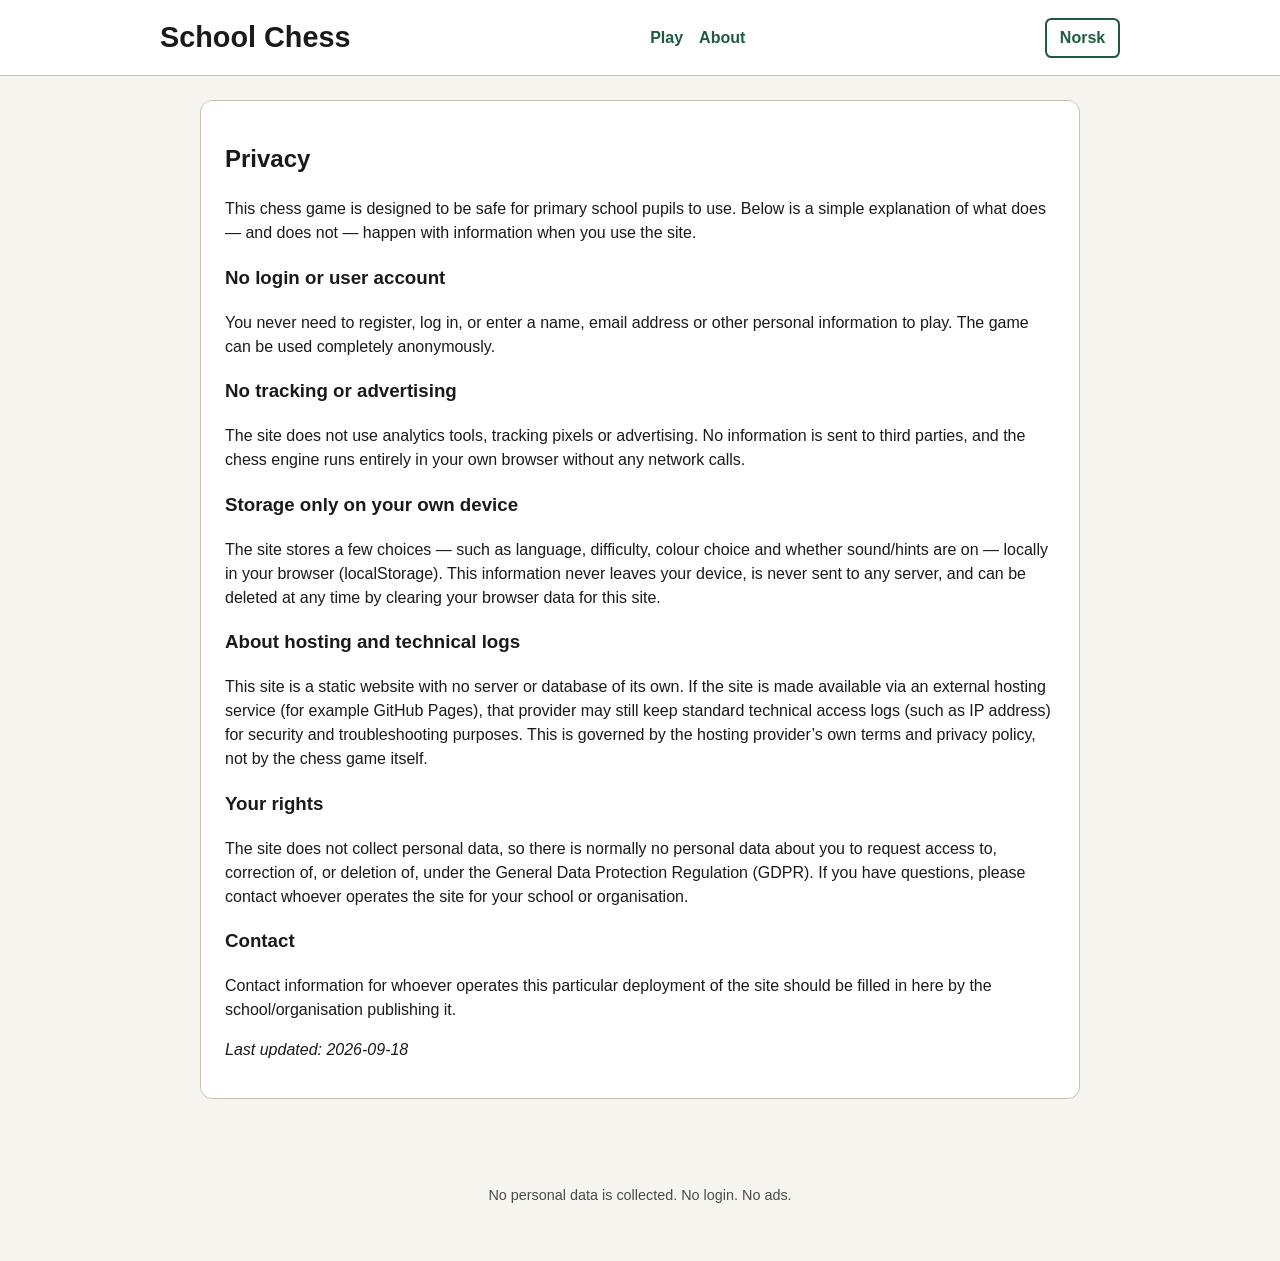
==== personvern.html @ a6c77d14 "Add privacy-first, accessible chess game for primary school Static HTML/CSS/JS site with no login, n" ====
<!DOCTYPE html>
<html lang="nb">
<head>
  <meta charset="UTF-8" />
  <meta name="viewport" content="width=device-width, initial-scale=1" />
  <title data-i18n="privacy.heading">Personvern</title>
  <meta name="description" content="Personvernerklæring for Sjakk for skolen." />
  <link rel="icon" href="data:image/svg+xml,%3Csvg xmlns='http://www.w3.org/2000/svg' viewBox='0 0 100 100'%3E%3Ctext y='.9em' font-size='90'%3E%E2%99%9E%3C/text%3E%3C/svg%3E" />
  <link rel="stylesheet" href="css/style.css" />
</head>
<body>
  <a class="skip-link" href="#privacy-content" data-i18n="skip.link">Hopp til innhold</a>

  <header class="site-header">
    <div class="site-header-inner">
      <div>
        <h1 data-i18n="site.title">Sjakk for skolen</h1>
      </div>
      <nav aria-label="Hovedmeny">
        <ul>
          <li><a href="index.html" data-i18n="nav.play">Spill</a></li>
          <li><a href="index.html#about-section" data-i18n="nav.about">Om spillet</a></li>
        </ul>
      </nav>
      <button id="lang-toggle" type="button" class="lang-toggle" aria-label="Change language / Bytt språk">English</button>
    </div>
  </header>

  <main id="privacy-content">
    <section class="about-section">
      <h2 data-i18n="privacy.heading">Personvern</h2>
      <p data-i18n="privacy.intro">
        Dette sjakkspillet er laget for å være trygt å bruke for barneskoleelever. Under forklarer vi enkelt hva som
        skjer – og ikke skjer – med informasjon når du bruker siden.
      </p>

      <h3 data-i18n="privacy.noAccount.title">Ingen innlogging eller brukerkonto</h3>
      <p data-i18n="privacy.noAccount.text">
        Du trenger aldri å registrere deg, logge inn, eller skrive inn navn, e-post eller andre personopplysninger for
        å spille. Spillet kan brukes helt anonymt.
      </p>

      <h3 data-i18n="privacy.noTracking.title">Ingen sporing eller reklame</h3>
      <p data-i18n="privacy.noTracking.text">
        Siden bruker ikke analyseverktøy, sporingspiksler eller reklame. Det sendes ingen informasjon til
        tredjeparter, og sjakkmotoren kjører helt i din egen nettleser uten nettverkskall.
      </p>

      <h3 data-i18n="privacy.localStorage.title">Lagring kun på din egen enhet</h3>
      <p data-i18n="privacy.localStorage.text">
        Siden lagrer noen få valg – som språk, vanskelighetsgrad, fargevalg og om lyd/hint er på – lokalt i
        nettleseren din (localStorage). Denne informasjonen forlater aldri enheten din, sendes ikke til noen server,
        og kan slettes når du vil ved å tømme nettleserdata for denne siden.
      </p>

      <h3 data-i18n="privacy.hosting.title">Om hosting og tekniske logger</h3>
      <p data-i18n="privacy.hosting.text">
        Denne siden er en statisk nettside uten egen server eller database. Hvis siden gjøres tilgjengelig via en
        ekstern hostingtjeneste (for eksempel GitHub Pages), kan leverandøren likevel føre standard tekniske
        tilgangslogger (som IP-adresse) av sikkerhets- og feilsøkingshensyn. Dette styres av hostingleverandørens
        egne vilkår og personvernerklæring, ikke av selve sjakkspillet.
      </p>

      <h3 data-i18n="privacy.rights.title">Dine rettigheter</h3>
      <p data-i18n="privacy.rights.text">
        Siden samler ikke inn personopplysninger, og det finnes derfor normalt ingen personopplysninger om deg å be
        om innsyn i, retting av eller sletting av, i tråd med personvernforordningen (GDPR). Har du spørsmål, kan du
        kontakte den som drifter siden for din skole eller organisasjon.
      </p>

      <h3 data-i18n="privacy.contact.title">Kontakt</h3>
      <p data-i18n="privacy.contact.text">
        Kontaktinformasjon for den som drifter denne konkrete versjonen av siden bør fylles inn her av
        skolen/organisasjonen som publiserer den.
      </p>

      <p><em><span data-i18n="privacy.updated">Sist oppdatert:</span> 2026-09-18</em></p>
    </section>
  </main>

  <footer class="site-footer">
    <p data-i18n="footer.noData">Ingen personopplysninger samles inn. Ingen innlogging. Ingen reklame.</p>
  </footer>

  <script type="module" src="js/page-i18n.js"></script>
</body>
</html>
---- css/style.css ----
:root {
  --color-bg: #f7f5f0;
  --color-surface: #ffffff;
  --color-text: #1a1a1a;
  --color-muted: #4a4a4a;
  --color-accent: #1f5c3f;
  --color-accent-contrast: #ffffff;
  --color-border: #c9c2b4;
  --square-light: #eef0e4;
  --square-dark: #4f6a52;
  --square-selected: #ffd966;
  --square-legal: #9fd6ff;
  --square-capture: #ff9e80;
  --square-last-move: #fff3b0;
  --square-check: #ff5252;
  --focus-ring: #0b5fff;
}

@media (prefers-color-scheme: dark) {
  :root {
    --color-bg: #14171a;
    --color-surface: #1f2327;
    --color-text: #f0f0f0;
    --color-muted: #c7c7c7;
    --color-accent: #57c785;
    --color-accent-contrast: #0b1210;
    --color-border: #3a3f44;
    --square-light: #3a3f44;
    --square-dark: #23272b;
    --square-selected: #d4a600;
    --square-legal: #3f7fae;
    --square-capture: #b1502f;
    --square-last-move: #7a6a1f;
    --square-check: #c62828;
    --focus-ring: #7fb2ff;
  }
}

* {
  box-sizing: border-box;
}

html,
body {
  margin: 0;
  padding: 0;
}

body {
  background: var(--color-bg);
  color: var(--color-text);
  font-family: "Segoe UI", Verdana, Arial, sans-serif;
  font-size: 1rem;
  line-height: 1.5;
}

a {
  color: var(--color-accent);
}

.skip-link {
  position: absolute;
  left: -999px;
  top: 0;
  background: var(--color-accent);
  color: var(--color-accent-contrast);
  padding: 0.75rem 1rem;
  z-index: 100;
  border-radius: 0 0 0.5rem 0;
}

.skip-link:focus {
  left: 0;
}

.site-header {
  background: var(--color-surface);
  border-bottom: 1px solid var(--color-border);
  padding: 1rem clamp(1rem, 4vw, 2.5rem);
}

.site-header-inner {
  display: flex;
  flex-wrap: wrap;
  align-items: center;
  justify-content: space-between;
  gap: 1rem;
  max-width: 60rem;
  margin: 0 auto;
}

.site-header h1 {
  margin: 0;
  font-size: clamp(1.3rem, 3vw, 1.8rem);
}

.tagline {
  margin: 0.15rem 0 0;
  color: var(--color-muted);
  font-size: 0.95rem;
}

.site-header nav ul {
  list-style: none;
  display: flex;
  gap: 1rem;
  margin: 0;
  padding: 0;
  flex-wrap: wrap;
}

.site-header nav a {
  text-decoration: none;
  font-weight: 600;
}

.site-header nav a:hover,
.site-header nav a:focus {
  text-decoration: underline;
}

.lang-toggle {
  background: transparent;
  border: 2px solid var(--color-accent);
  color: var(--color-accent);
  border-radius: 0.4rem;
  padding: 0.4rem 0.8rem;
  font-weight: 600;
  cursor: pointer;
}

main {
  max-width: 60rem;
  margin: 0 auto;
  padding: 1.5rem clamp(1rem, 4vw, 2.5rem) 3rem;
  display: flex;
  flex-direction: column;
  gap: 2rem;
}

.controls-panel {
  background: var(--color-surface);
  border: 1px solid var(--color-border);
  border-radius: 0.75rem;
  padding: 1rem 1.25rem;
  display: flex;
  flex-wrap: wrap;
  gap: 1.25rem;
  align-items: flex-end;
}

.control-group {
  display: flex;
  flex-direction: column;
  gap: 0.35rem;
}

.control-group.buttons,
.control-group.checkboxes {
  flex-direction: row;
  align-items: center;
  gap: 1rem;
  flex-wrap: wrap;
}

.control-group label {
  font-weight: 600;
  font-size: 0.9rem;
}

.checkbox-label {
  display: flex;
  align-items: center;
  gap: 0.4rem;
  font-weight: 500;
  font-size: 0.95rem;
}

select,
button {
  font-size: 1rem;
  padding: 0.5rem 0.7rem;
  border-radius: 0.5rem;
  border: 1px solid var(--color-border);
  background: var(--color-bg);
  color: var(--color-text);
  min-height: 2.5rem;
}

button {
  cursor: pointer;
}

.primary-btn {
  background: var(--color-accent);
  color: var(--color-accent-contrast);
  border-color: var(--color-accent);
  font-weight: 700;
}

button:hover {
  filter: brightness(1.05);
}

:focus-visible {
  outline: 3px solid var(--focus-ring);
  outline-offset: 2px;
}

.board-section {
  display: flex;
  flex-direction: column;
  align-items: center;
  gap: 0.75rem;
}

.chess-board {
  display: flex;
  flex-direction: column;
  border: 3px solid var(--color-accent);
  border-radius: 0.5rem;
  overflow: hidden;
  width: min(90vw, 34rem);
  aspect-ratio: 1 / 1;
}

.board-row {
  display: flex;
  flex: 1;
}

.square {
  flex: 1;
  aspect-ratio: 1 / 1;
  border: none;
  display: flex;
  align-items: center;
  justify-content: center;
  font-size: clamp(1.4rem, 4.5vw, 2.6rem);
  position: relative;
  padding: 0;
}

.square.light {
  background: var(--square-light);
  color: var(--color-text);
}

.square.dark {
  background: var(--square-dark);
  color: var(--color-text);
}

.square.selected {
  background: var(--square-selected) !important;
}

.square.last-move {
  background: var(--square-last-move) !important;
}

.square.in-check {
  background: var(--square-check) !important;
  color: #fff;
}

.square.legal-target::after {
  content: "";
  position: absolute;
  width: 30%;
  height: 30%;
  border-radius: 50%;
  background: var(--square-legal);
  opacity: 0.85;
}

.square.legal-target.capture-target::after {
  width: 80%;
  height: 80%;
  border-radius: 50%;
  background: transparent;
  border: 0.35rem solid var(--square-capture);
}

.piece-glyph {
  position: relative;
  z-index: 1;
  pointer-events: none;
}

.live-status {
  min-height: 1.5rem;
  text-align: center;
  font-weight: 600;
  max-width: 34rem;
}

#alert-live {
  color: var(--color-accent);
}

.about-section {
  background: var(--color-surface);
  border: 1px solid var(--color-border);
  border-radius: 0.75rem;
  padding: 1.25rem 1.5rem;
}

dialog {
  border-radius: 0.75rem;
  border: 1px solid var(--color-border);
  padding: 1.5rem;
  background: var(--color-surface);
  color: var(--color-text);
}

dialog::backdrop {
  background: rgba(0, 0, 0, 0.5);
}

.promotion-options {
  display: flex;
  gap: 0.75rem;
  flex-wrap: wrap;
  margin-top: 1rem;
}

.promotion-choice {
  font-size: 1.1rem;
  padding: 0.6rem 1rem;
}

.site-footer {
  text-align: center;
  padding: 1.5rem 1rem 2.5rem;
  color: var(--color-muted);
  font-size: 0.9rem;
}

@media (prefers-reduced-motion: reduce) {
  * {
    transition: none !important;
    animation: none !important;
  }
}
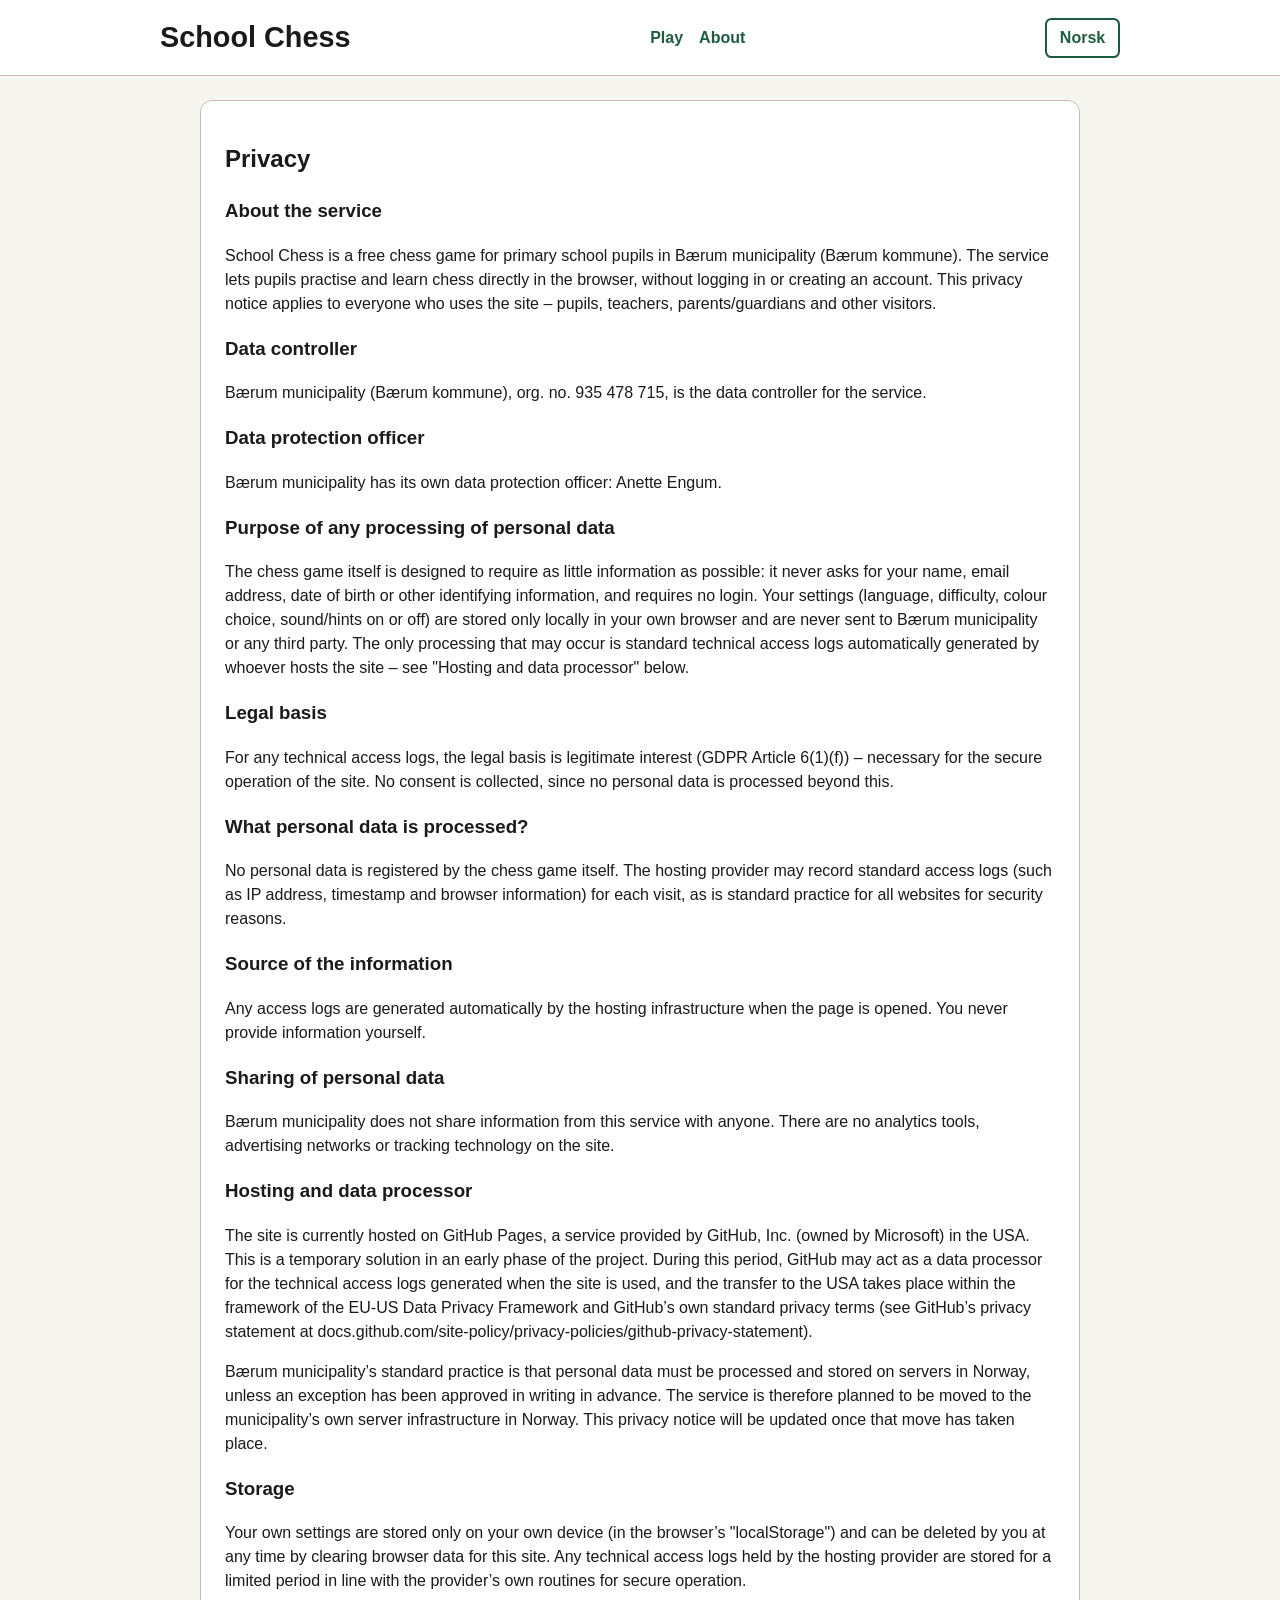
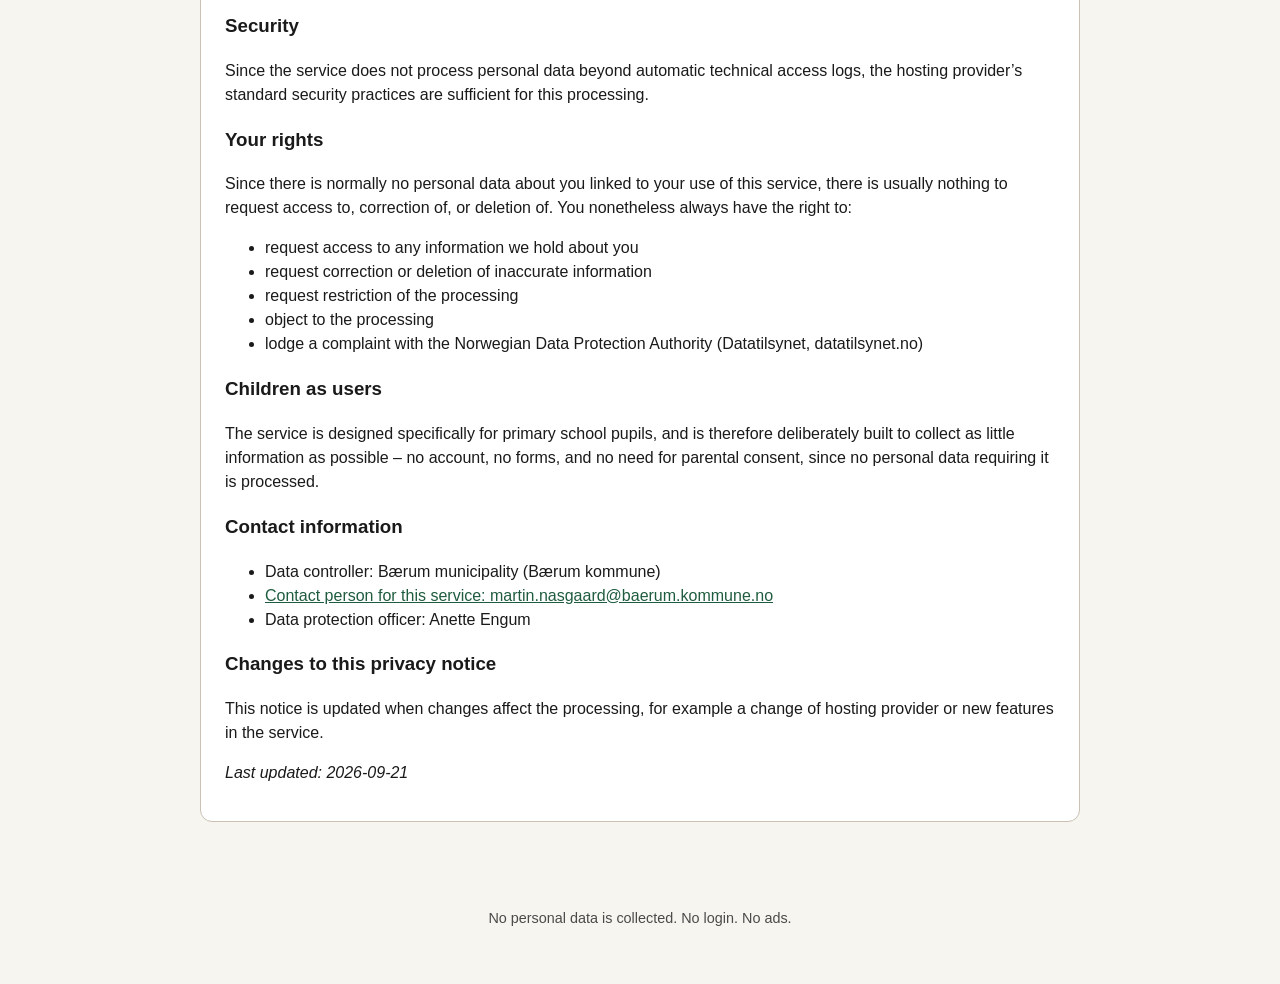
==== commit 19b3d80a: "Write a full GDPR-compliant privacy notice for Bærum kommune Replaces the placeholder privacy page w" ====
--- a/personvern.html
+++ b/personvern.html
@@ -29,52 +29,116 @@
   <main id="privacy-content">
     <section class="about-section">
       <h2 data-i18n="privacy.heading">Personvern</h2>
-      <p data-i18n="privacy.intro">
-        Dette sjakkspillet er laget for å være trygt å bruke for barneskoleelever. Under forklarer vi enkelt hva som
-        skjer – og ikke skjer – med informasjon når du bruker siden.
+
+      <h3 data-i18n="privacy.about.title">Kort om tjenesten</h3>
+      <p data-i18n="privacy.about.text">
+        Sjakk for skolen er et gratis sjakkspill for barneskoleelever i Bærum kommune. Tjenesten er laget for at
+        elever skal kunne øve på og lære sjakk direkte i nettleseren, uten innlogging eller brukerkonto. Denne
+        personvernerklæringen gjelder for alle som bruker nettsiden – elever, lærere, foresatte og andre besøkende.
       </p>
 
-      <h3 data-i18n="privacy.noAccount.title">Ingen innlogging eller brukerkonto</h3>
-      <p data-i18n="privacy.noAccount.text">
-        Du trenger aldri å registrere deg, logge inn, eller skrive inn navn, e-post eller andre personopplysninger for
-        å spille. Spillet kan brukes helt anonymt.
+      <h3 data-i18n="privacy.controller.title">Behandlingsansvarlig</h3>
+      <p data-i18n="privacy.controller.text">Bærum kommune (org.nr. 935 478 715) er behandlingsansvarlig for tjenesten.</p>
+
+      <h3 data-i18n="privacy.dpo.title">Personvernombud</h3>
+      <p data-i18n="privacy.dpo.text">Bærum kommune har eget personvernombud: Anette Engum.</p>
+
+      <h3 data-i18n="privacy.purpose.title">Formål med eventuell behandling av personopplysninger</h3>
+      <p data-i18n="privacy.purpose.text">
+        Selve sjakkspillet er laget for å kreve minst mulig informasjon: det ber deg aldri om navn, e-postadresse,
+        fødselsdato eller annen identifiserende informasjon, og krever ingen innlogging. Innstillingene dine (språk,
+        vanskelighetsgrad, fargevalg, av/på for lyd og hint) lagres kun lokalt i din egen nettleser og sendes aldri
+        til Bærum kommune eller noen tredjepart. Den eneste behandlingen som kan forekomme, er standard tekniske
+        tilgangslogger som genereres automatisk av den som drifter nettsiden – se «Hosting og databehandler» under.
       </p>
 
-      <h3 data-i18n="privacy.noTracking.title">Ingen sporing eller reklame</h3>
-      <p data-i18n="privacy.noTracking.text">
-        Siden bruker ikke analyseverktøy, sporingspiksler eller reklame. Det sendes ingen informasjon til
-        tredjeparter, og sjakkmotoren kjører helt i din egen nettleser uten nettverkskall.
+      <h3 data-i18n="privacy.legalBasis.title">Rettslig grunnlag</h3>
+      <p data-i18n="privacy.legalBasis.text">
+        For eventuelle tekniske tilgangslogger er det rettslige grunnlaget berettiget interesse (personvernforordningen
+        artikkel 6 nr. 1 bokstav f) – nødvendig for sikker drift av nettsiden. Det innhentes ikke samtykke, siden det
+        ikke behandles personopplysninger utover dette.
       </p>
 
-      <h3 data-i18n="privacy.localStorage.title">Lagring kun på din egen enhet</h3>
-      <p data-i18n="privacy.localStorage.text">
-        Siden lagrer noen få valg – som språk, vanskelighetsgrad, fargevalg og om lyd/hint er på – lokalt i
-        nettleseren din (localStorage). Denne informasjonen forlater aldri enheten din, sendes ikke til noen server,
-        og kan slettes når du vil ved å tømme nettleserdata for denne siden.
+      <h3 data-i18n="privacy.dataTypes.title">Hvilke personopplysninger behandles?</h3>
+      <p data-i18n="privacy.dataTypes.text">
+        Ingen personopplysninger registreres av selve sjakkspillet. Driftsleverandøren av nettsiden kan registrere
+        standard tilgangslogger (som IP-adresse, tidspunkt og nettleserinformasjon) ved besøk, slik det er vanlig for
+        alle nettsteder av sikkerhetshensyn.
       </p>
 
-      <h3 data-i18n="privacy.hosting.title">Om hosting og tekniske logger</h3>
+      <h3 data-i18n="privacy.dataSource.title">Kilde til opplysningene</h3>
+      <p data-i18n="privacy.dataSource.text">
+        Eventuelle tilgangslogger genereres automatisk av driftsinfrastrukturen når siden åpnes. Du oppgir aldri
+        opplysninger selv.
+      </p>
+
+      <h3 data-i18n="privacy.sharing.title">Deling av personopplysninger</h3>
+      <p data-i18n="privacy.sharing.text">
+        Bærum kommune deler ikke opplysninger fra denne tjenesten med noen. Det finnes ingen analyseverktøy,
+        reklamenettverk eller sporingsteknologi på siden.
+      </p>
+
+      <h3 data-i18n="privacy.hosting.title">Hosting og databehandler</h3>
       <p data-i18n="privacy.hosting.text">
-        Denne siden er en statisk nettside uten egen server eller database. Hvis siden gjøres tilgjengelig via en
-        ekstern hostingtjeneste (for eksempel GitHub Pages), kan leverandøren likevel føre standard tekniske
-        tilgangslogger (som IP-adresse) av sikkerhets- og feilsøkingshensyn. Dette styres av hostingleverandørens
-        egne vilkår og personvernerklæring, ikke av selve sjakkspillet.
+        Per i dag hostes nettsiden på GitHub Pages, en tjeneste levert av GitHub, Inc. (eid av Microsoft) i USA. Dette
+        er en midlertidig løsning i en tidlig fase av prosjektet. GitHub kan i denne perioden opptre som databehandler
+        for de tekniske tilgangsloggene som genereres ved bruk av siden, og overføringen til USA skjer innenfor
+        rammene av EU-US Data Privacy Framework og GitHubs egne standard personvernbestemmelser (se GitHubs
+        personvernerklæring på docs.github.com/site-policy/privacy-policies/github-privacy-statement).
+      </p>
+      <p data-i18n="privacy.hosting.textPlan">
+        Bærum kommune har som fast praksis at personopplysninger skal behandles og lagres på servere i Norge, med
+        mindre unntak er skriftlig godkjent på forhånd. Det er derfor planlagt å flytte tjenesten til kommunens egen
+        serverinfrastruktur i Norge. Denne personvernerklæringen oppdateres når flyttingen er gjennomført.
+      </p>
+
+      <h3 data-i18n="privacy.storage.title">Lagring</h3>
+      <p data-i18n="privacy.storage.text">
+        Dine egne innstillinger lagres kun på din egen enhet (i nettleserens «localStorage») og kan slettes av deg
+        når som helst ved å tømme nettleserdata for denne siden. Eventuelle tekniske tilgangslogger hos
+        driftsleverandøren lagres i en begrenset periode i tråd med leverandørens egne rutiner for sikker drift.
+      </p>
+
+      <h3 data-i18n="privacy.security.title">Sikkerhet</h3>
+      <p data-i18n="privacy.security.text">
+        Ettersom tjenesten ikke behandler personopplysninger utover automatiske tekniske tilgangslogger, er standard
+        sikkerhetspraksis hos driftsleverandøren tilstrekkelig for denne behandlingen.
       </p>
 
       <h3 data-i18n="privacy.rights.title">Dine rettigheter</h3>
       <p data-i18n="privacy.rights.text">
-        Siden samler ikke inn personopplysninger, og det finnes derfor normalt ingen personopplysninger om deg å be
-        om innsyn i, retting av eller sletting av, i tråd med personvernforordningen (GDPR). Har du spørsmål, kan du
-        kontakte den som drifter siden for din skole eller organisasjon.
+        Siden det normalt ikke finnes personopplysninger om deg knyttet til bruk av denne tjenesten, er det vanligvis
+        ingenting å be om innsyn i, retting av eller sletting av. Du har uansett alltid rett til å:
+      </p>
+      <ul>
+        <li data-i18n="privacy.rights.item1">be om innsyn i eventuelle opplysninger vi har om deg</li>
+        <li data-i18n="privacy.rights.item2">be om retting eller sletting av uriktige opplysninger</li>
+        <li data-i18n="privacy.rights.item3">be om begrensning av behandlingen</li>
+        <li data-i18n="privacy.rights.item4">protestere på behandlingen</li>
+        <li data-i18n="privacy.rights.item5">klage til Datatilsynet (datatilsynet.no)</li>
+      </ul>
+
+      <h3 data-i18n="privacy.children.title">Barn som brukere</h3>
+      <p data-i18n="privacy.children.text">
+        Tjenesten er laget spesielt for barneskoleelever, og er derfor bevisst utformet for å samle inn færrest mulig
+        opplysninger – ingen konto, ingen skjema, og ingen behov for samtykke fra foresatte, siden det ikke behandles
+        personopplysninger som krever det.
       </p>
 
-      <h3 data-i18n="privacy.contact.title">Kontakt</h3>
-      <p data-i18n="privacy.contact.text">
-        Kontaktinformasjon for den som drifter denne konkrete versjonen av siden bør fylles inn her av
-        skolen/organisasjonen som publiserer den.
+      <h3 data-i18n="privacy.contact.title">Kontaktinformasjon</h3>
+      <ul>
+        <li data-i18n="privacy.contact.item1">Behandlingsansvarlig: Bærum kommune</li>
+        <li><a href="mailto:martin.nasgaard@baerum.kommune.no" data-i18n="privacy.contact.item2">Kontaktperson for denne tjenesten: martin.nasgaard@baerum.kommune.no</a></li>
+        <li data-i18n="privacy.contact.item3">Personvernombud: Anette Engum</li>
+      </ul>
+
+      <h3 data-i18n="privacy.changes.title">Endringer i personvernerklæringen</h3>
+      <p data-i18n="privacy.changes.text">
+        Denne erklæringen oppdateres ved endringer som påvirker behandlingen, for eksempel bytte av driftsleverandør
+        eller nye funksjoner i tjenesten.
       </p>
 
-      <p><em><span data-i18n="privacy.updated">Sist oppdatert:</span> 2026-09-18</em></p>
+      <p><em><span data-i18n="privacy.updated">Sist oppdatert:</span> 2026-09-21</em></p>
     </section>
   </main>
 
--- a/css/style.css
+++ b/css/style.css
@@ -6,12 +6,13 @@
   --color-accent: #1f5c3f;
   --color-accent-contrast: #ffffff;
   --color-border: #c9c2b4;
-  --square-light: #eef0e4;
-  --square-dark: #4f6a52;
+  --square-light: #f5f5f0;
+  --square-dark: #202020;
+  --square-light-text: #202020;
+  --square-dark-text: #f5f5f0;
   --square-selected: #ffd966;
-  --square-legal: #9fd6ff;
+  --square-legal: #4a90d9;
   --square-capture: #ff9e80;
-  --square-last-move: #fff3b0;
   --square-check: #ff5252;
   --focus-ring: #0b5fff;
 }
@@ -25,12 +26,8 @@
     --color-accent: #57c785;
     --color-accent-contrast: #0b1210;
     --color-border: #3a3f44;
-    --square-light: #3a3f44;
-    --square-dark: #23272b;
-    --square-selected: #d4a600;
     --square-legal: #3f7fae;
     --square-capture: #b1502f;
-    --square-last-move: #7a6a1f;
     --square-check: #c62828;
     --focus-ring: #7fb2ff;
   }
@@ -217,8 +214,9 @@
 .chess-board {
   display: flex;
   flex-direction: column;
+  position: relative;
   border: 3px solid var(--color-accent);
-  border-radius: 0.5rem;
+  border-radius: 0;
   overflow: hidden;
   width: min(90vw, 34rem);
   aspect-ratio: 1 / 1;
@@ -232,31 +230,37 @@
 .square {
   flex: 1;
   aspect-ratio: 1 / 1;
+  appearance: none;
+  -webkit-appearance: none;
   border: none;
+  border-radius: 0;
+  margin: 0;
   display: flex;
   align-items: center;
   justify-content: center;
-  font-size: clamp(1.4rem, 4.5vw, 2.6rem);
+  font-size: clamp(2rem, 7vw, 3.6rem);
+  line-height: 1;
   position: relative;
   padding: 0;
 }
 
 .square.light {
   background: var(--square-light);
-  color: var(--color-text);
+  color: var(--square-light-text);
 }
 
 .square.dark {
   background: var(--square-dark);
-  color: var(--color-text);
+  color: var(--square-dark-text);
 }
 
 .square.selected {
   background: var(--square-selected) !important;
+  color: #202020 !important;
 }
 
 .square.last-move {
-  background: var(--square-last-move) !important;
+  box-shadow: inset 0 0 0 999px rgba(255, 214, 102, 0.25);
 }
 
 .square.in-check {
@@ -288,6 +292,20 @@
   pointer-events: none;
 }
 
+.piece-ghost {
+  position: absolute;
+  top: 0;
+  left: 0;
+  display: flex;
+  align-items: center;
+  justify-content: center;
+  line-height: 1;
+  pointer-events: none;
+  z-index: 5;
+  will-change: transform;
+  transition: transform 0.22s ease-in-out;
+}
+
 .live-status {
   min-height: 1.5rem;
   text-align: center;
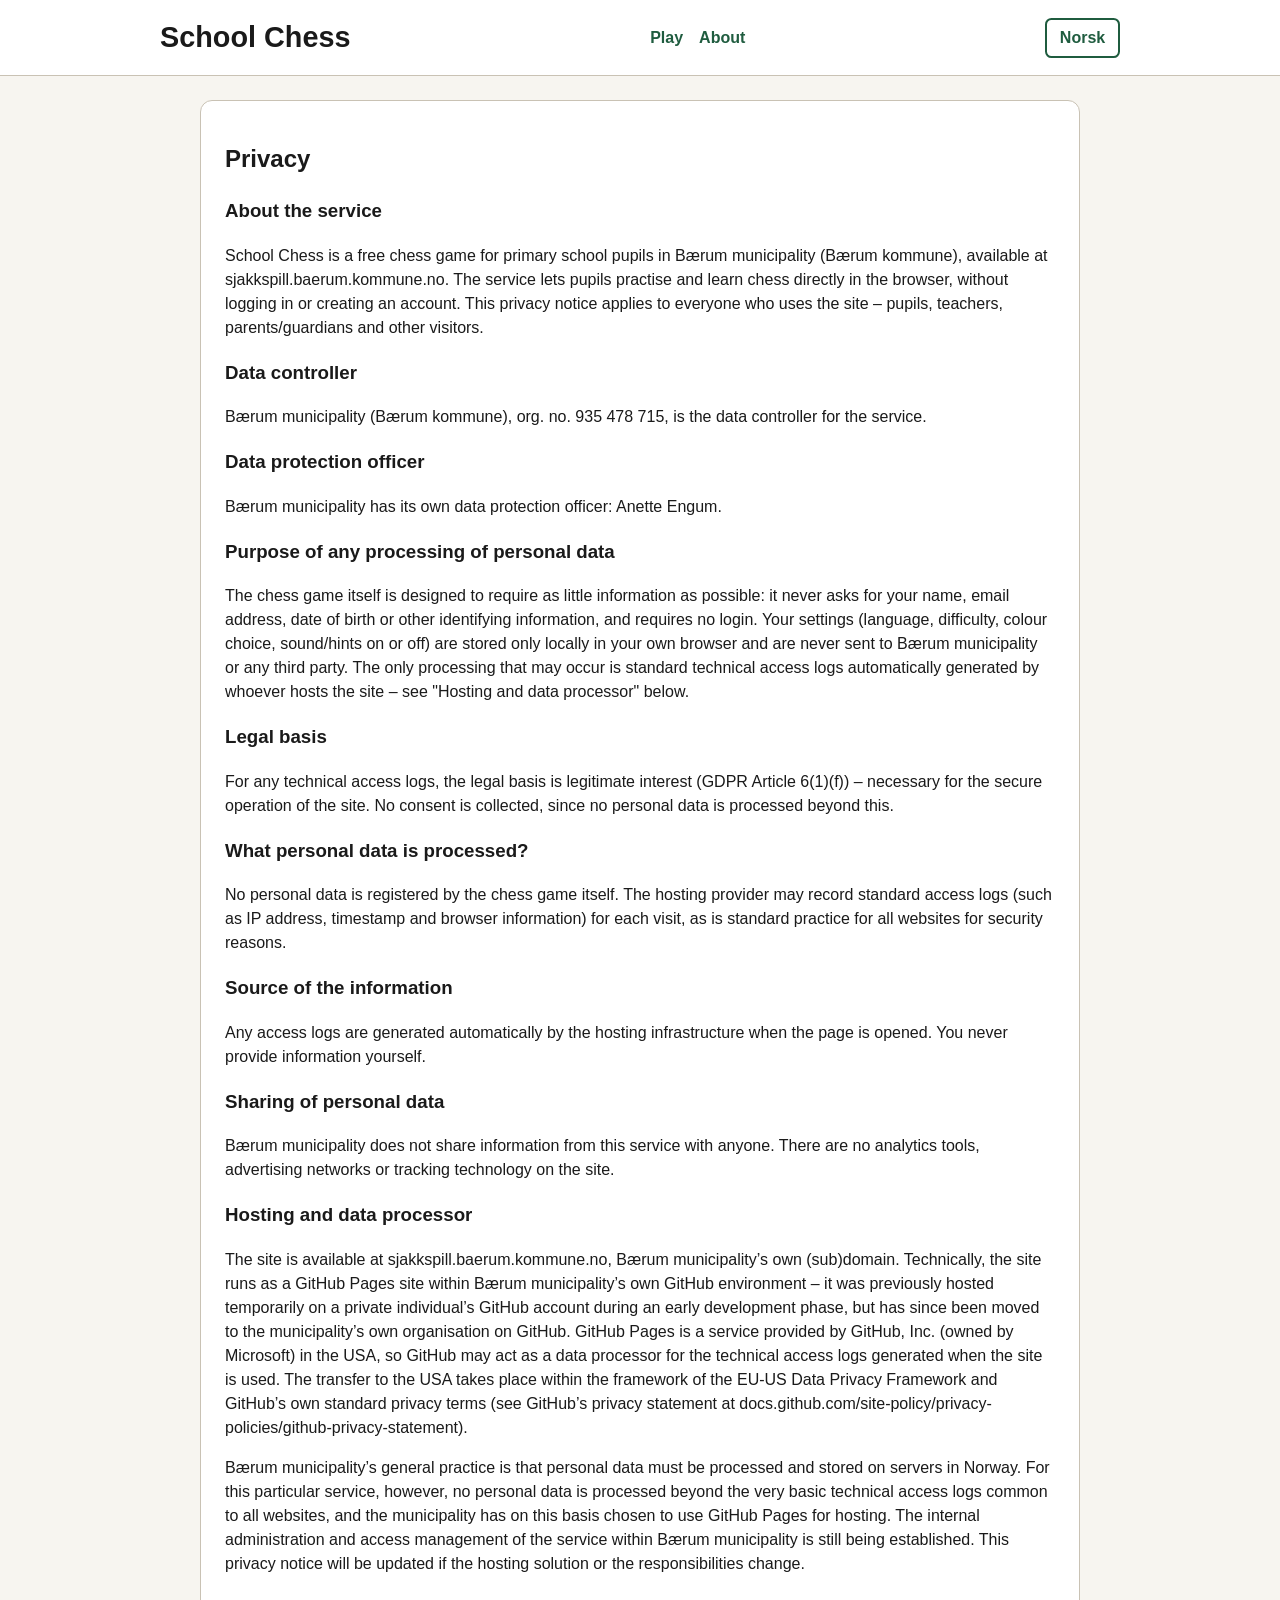
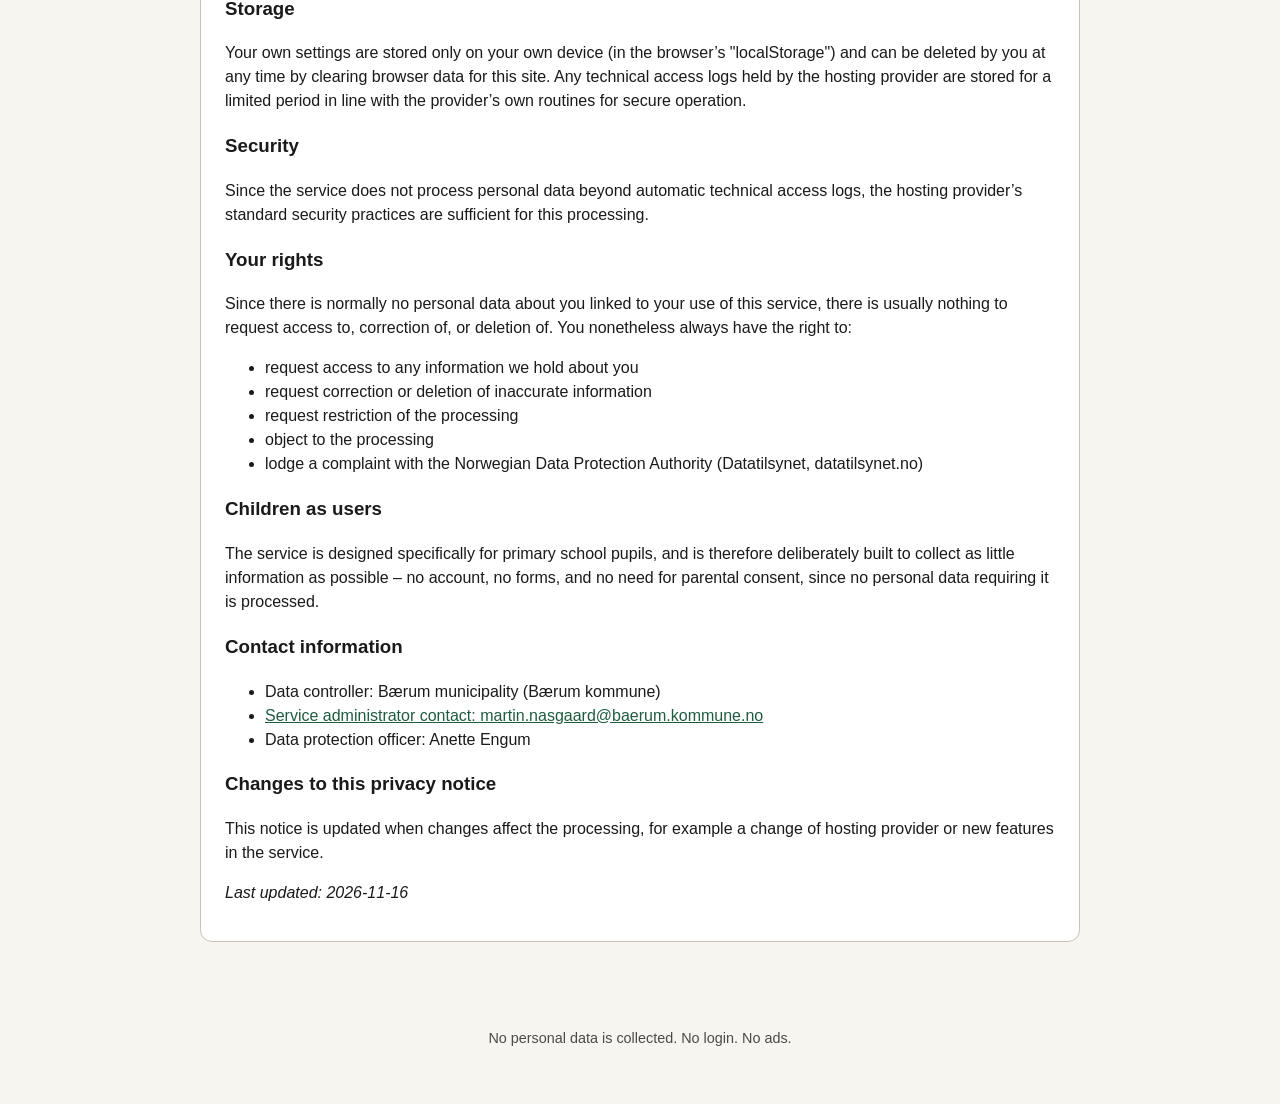
==== commit 323dbe20: "Update privacy notice: hosting moved to Bærum kommune's own GitHub The service moved from a personal" ====
--- a/personvern.html
+++ b/personvern.html
@@ -138,7 +138,7 @@
         eller nye funksjoner i tjenesten.
       </p>
 
-      <p><em><span data-i18n="privacy.updated">Sist oppdatert:</span> 2026-09-21</em></p>
+      <p><em><span data-i18n="privacy.updated">Sist oppdatert:</span> 2026-11-16</em></p>
     </section>
   </main>
 
--- a/css/style.css
+++ b/css/style.css
@@ -6,10 +6,8 @@
   --color-accent: #1f5c3f;
   --color-accent-contrast: #ffffff;
   --color-border: #c9c2b4;
-  --square-light: #f5f5f0;
-  --square-dark: #202020;
-  --square-light-text: #202020;
-  --square-dark-text: #f5f5f0;
+  --square-light: #eeeed2;
+  --square-dark: #769656;
   --square-selected: #ffd966;
   --square-legal: #4a90d9;
   --square-capture: #ff9e80;
@@ -206,9 +204,73 @@
 
 .board-section {
   display: flex;
+  flex-direction: row;
+  flex-wrap: wrap;
+  justify-content: center;
+  align-items: flex-start;
+  gap: 1.5rem;
+}
+
+.board-column {
+  display: flex;
   flex-direction: column;
   align-items: center;
   gap: 0.75rem;
+}
+
+.move-history-panel {
+  background: var(--color-surface);
+  border: 1px solid var(--color-border);
+  border-radius: 0.75rem;
+  padding: 0.75rem 1rem;
+  width: min(13rem, 90vw);
+  flex-shrink: 0;
+  display: flex;
+  flex-direction: column;
+  max-height: min(90vw, 34rem);
+}
+
+.move-history-heading {
+  margin: 0 0 0.5rem;
+  font-size: 1rem;
+  font-weight: 700;
+}
+
+.move-history {
+  overflow-y: auto;
+  flex: 1;
+  display: flex;
+  flex-direction: column;
+  gap: 0.15rem;
+  font-size: 0.95rem;
+  font-variant-numeric: tabular-nums;
+}
+
+.move-history-empty {
+  color: var(--color-muted);
+  font-size: 0.9rem;
+}
+
+.move-row {
+  display: grid;
+  grid-template-columns: 2rem 1fr 1fr;
+  gap: 0.4rem;
+  padding: 0.2rem 0.3rem;
+  border-radius: 0.3rem;
+}
+
+.move-row:nth-child(odd) {
+  background: var(--color-bg);
+}
+
+.move-number {
+  color: var(--color-muted);
+  font-weight: 600;
+}
+
+.move-row.current-move {
+  outline: 2px solid var(--color-accent);
+  outline-offset: -2px;
 }
 
 .chess-board {
@@ -238,25 +300,20 @@
   display: flex;
   align-items: center;
   justify-content: center;
-  font-size: clamp(2rem, 7vw, 3.6rem);
-  line-height: 1;
   position: relative;
   padding: 0;
 }
 
 .square.light {
   background: var(--square-light);
-  color: var(--square-light-text);
 }
 
 .square.dark {
   background: var(--square-dark);
-  color: var(--square-dark-text);
 }
 
 .square.selected {
   background: var(--square-selected) !important;
-  color: #202020 !important;
 }
 
 .square.last-move {
@@ -265,7 +322,6 @@
 
 .square.in-check {
   background: var(--square-check) !important;
-  color: #fff;
 }
 
 .square.legal-target::after {
@@ -289,21 +345,24 @@
 .piece-glyph {
   position: relative;
   z-index: 1;
+  width: 78%;
+  height: 78%;
+  padding: 2%;
   pointer-events: none;
+  /* Et lite "fotskygge" under brikken gjør den lettere å skille fra bakgrunnen. */
+  filter: drop-shadow(0 1px 1px rgba(0, 0, 0, 0.35));
 }
 
 .piece-ghost {
   position: absolute;
   top: 0;
   left: 0;
-  display: flex;
-  align-items: center;
-  justify-content: center;
-  line-height: 1;
+  box-sizing: border-box;
   pointer-events: none;
   z-index: 5;
   will-change: transform;
   transition: transform 0.22s ease-in-out;
+  filter: drop-shadow(0 1px 1px rgba(0, 0, 0, 0.35));
 }
 
 .live-status {
@@ -346,6 +405,76 @@
 .promotion-choice {
   font-size: 1.1rem;
   padding: 0.6rem 1rem;
+  display: flex;
+  align-items: center;
+  gap: 0.5rem;
+}
+
+.promotion-icon {
+  width: 2rem;
+  height: 2rem;
+}
+
+.game-over-dialog {
+  position: relative;
+  overflow: hidden;
+  text-align: center;
+  max-width: 26rem;
+}
+
+.game-over-heading {
+  font-size: clamp(2rem, 8vw, 3.2rem);
+  font-weight: 800;
+  letter-spacing: 0.03em;
+  margin: 0.5rem 0;
+  color: var(--color-accent);
+}
+
+.game-over-message {
+  font-size: 1.1rem;
+  margin: 0 0 1.25rem;
+}
+
+.game-over-btn {
+  font-size: 1.1rem;
+  padding: 0.75rem 1.5rem;
+}
+
+.confetti-container {
+  position: absolute;
+  inset: 0;
+  overflow: hidden;
+  pointer-events: none;
+  z-index: 0;
+}
+
+.game-over-heading,
+.game-over-message,
+.game-over-btn {
+  position: relative;
+  z-index: 1;
+}
+
+.confetti-piece {
+  position: absolute;
+  top: -5%;
+  width: 0.6rem;
+  height: 1rem;
+  opacity: 0.9;
+  animation: confetti-fall linear forwards;
+}
+
+@keyframes confetti-fall {
+  0% {
+    transform: translateY(0) rotate(0deg);
+    opacity: 0.95;
+  }
+  100% {
+    /* Dialogen er ikke veldig høy, så en fast pikselavstand faller fint
+       gjennom hele den synlige dialogboksen uten å virke for rask/treg. */
+    transform: translateY(420px) rotate(540deg);
+    opacity: 0.4;
+  }
 }
 
 .site-footer {
@@ -355,6 +484,23 @@
   font-size: 0.9rem;
 }
 
+/* Kompakt visning når siden lastes i en iframe på en annen nettside (?embed=1). */
+.embed-mode .skip-link,
+.embed-mode .site-header,
+.embed-mode .site-footer,
+.embed-mode .about-section {
+  display: none;
+}
+
+.embed-mode main {
+  padding: 0.75rem;
+  gap: 1rem;
+}
+
+.embed-mode .controls-panel {
+  padding: 0.75rem 1rem;
+}
+
 @media (prefers-reduced-motion: reduce) {
   * {
     transition: none !important;
